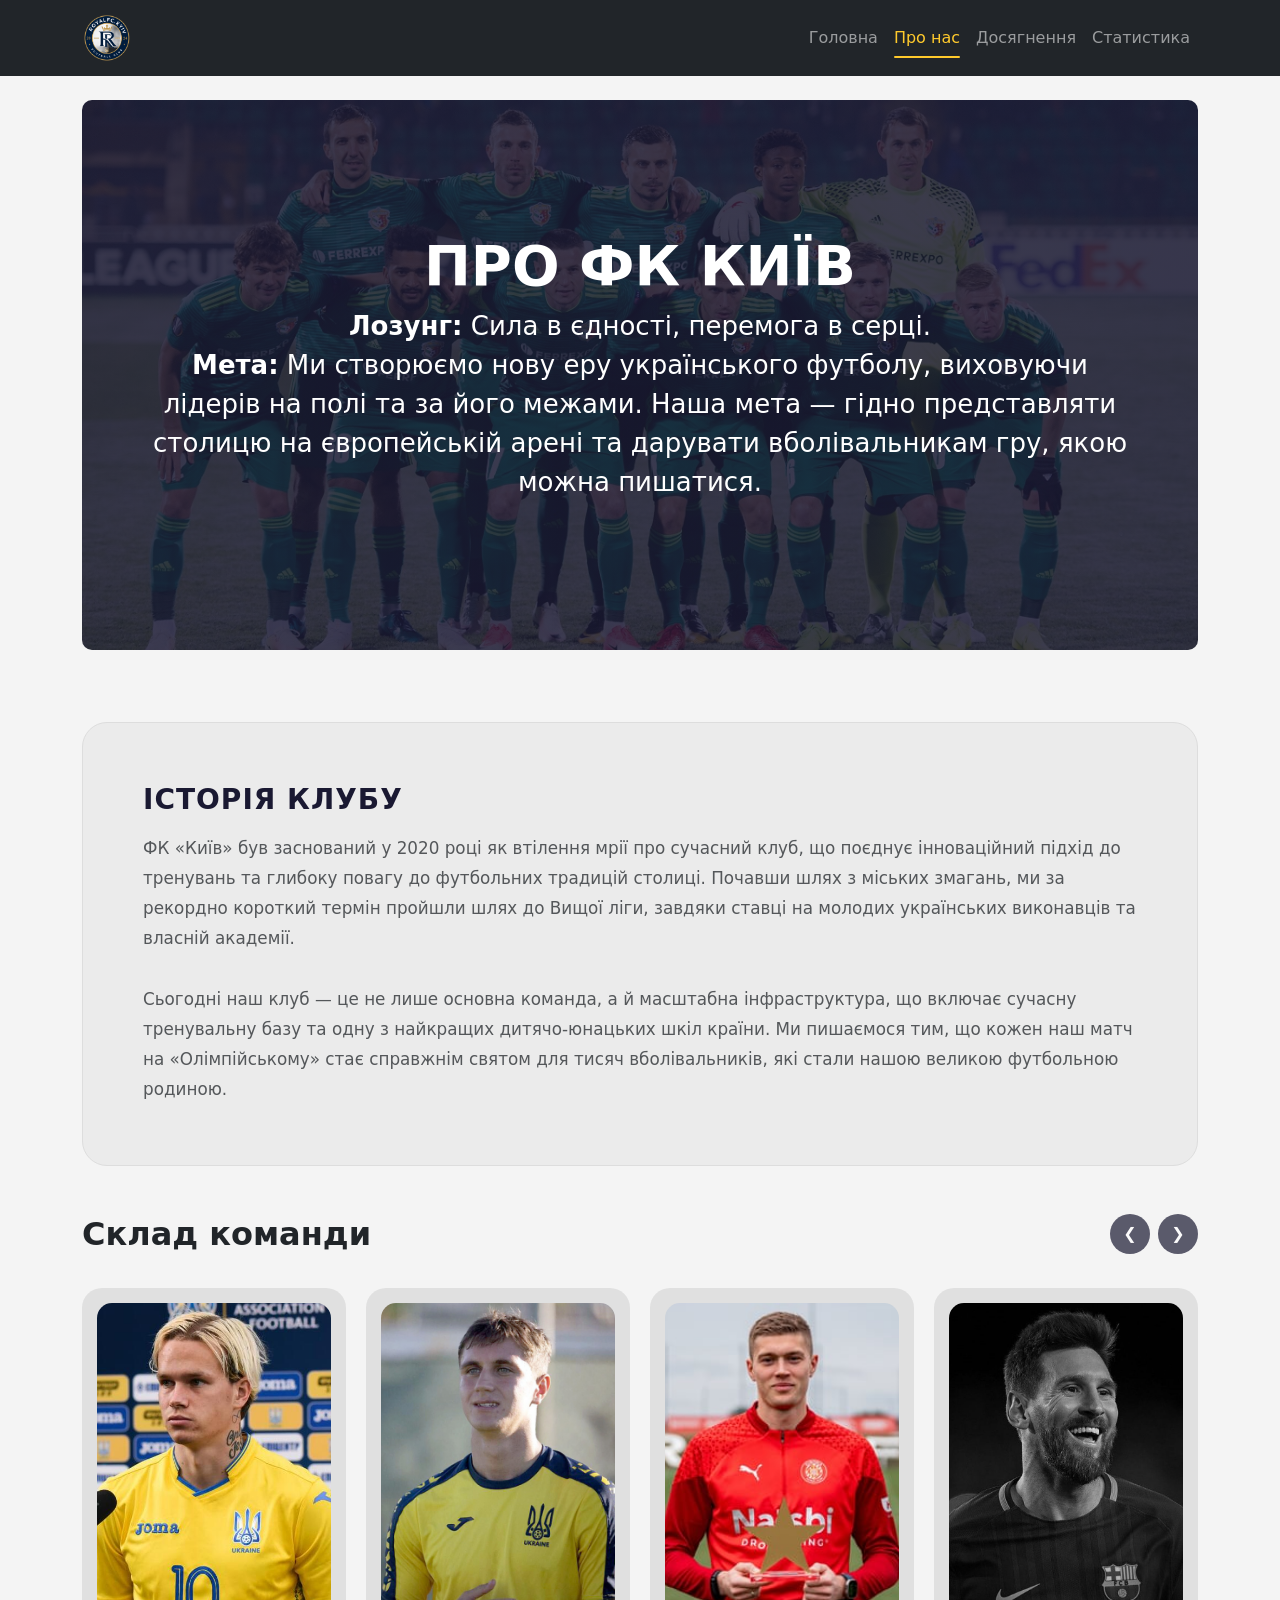
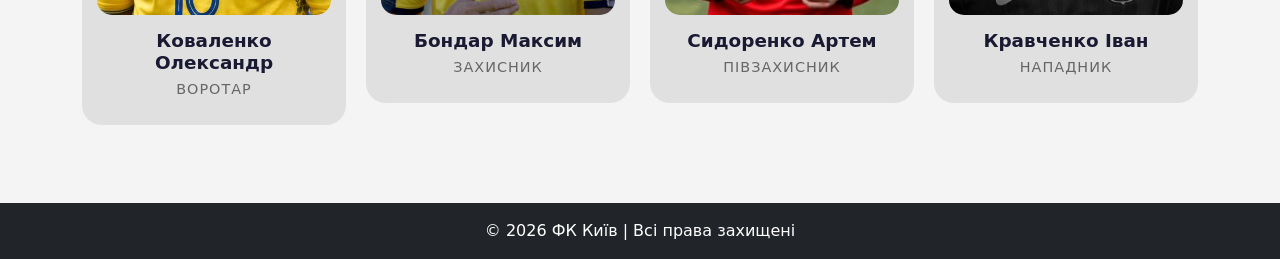
==== about.html @ 462dd85a "Add files via upload" ====
<!DOCTYPE html>
<html lang="uk">
<head>
    <meta charset="UTF-8">
    <meta name="viewport" content="width=device-width, initial-scale=1.0">
    <title>Про нас | ФК Київ</title>
    <link rel="icon" href="img/favicon.png">
    <link href="https://cdn.jsdelivr.net/npm/bootstrap@5.3.2/dist/css/bootstrap.min.css" rel="stylesheet">
    <link rel="stylesheet" href="https://cdn.jsdelivr.net/npm/swiper@11/swiper-bundle.min.css" />
    <link rel="stylesheet" href="style.css">
</head>
<body class="d-flex flex-column min-vh-100">

<nav class="navbar navbar-expand-lg navbar-dark bg-dark">
    <div class="container">
        <a class="navbar-brand" href="index.html">
            <img src="img/favicon.png" alt="Логотип" class="nav-logo">
        </a>
        <button class="navbar-toggler" data-bs-toggle="collapse" data-bs-target="#menu">
            <span class="navbar-toggler-icon"></span>
        </button>
        <div class="collapse navbar-collapse" id="menu">
            <ul class="navbar-nav ms-auto">
                <li class="nav-item"><a class="nav-link" href="index.html">Головна</a></li>
                <li class="nav-item"><a class="nav-link active" href="about.html">Про нас</a></li>
                <li class="nav-item"><a class="nav-link" href="achievements.html">Досягнення</a></li>
                <li class="nav-item"><a class="nav-link" href="stats.html">Статистика</a></li>
            </ul>
        </div>
    </div>
</nav>

<header class="container my-4">
    <div class="hero-box hero-about p-5 text-white">
        <h1 class="display-4 fw-bold">ПРО ФК КИЇВ</h1>
        <p class="hero-text">
            <strong>Лозунг:</strong> Сила в єдності, перемога в серці. <br>
            <strong>Мета:</strong> Ми створюємо нову еру українського футболу, виховуючи лідерів на полі та за його межами. Наша мета — гідно представляти столицю на європейській арені та дарувати вболівальникам гру, якою можна пишатися.
        </p>
    </div>
</header>

<section class="container my-5">
    <div class="about-history-section">
        <h3 class="fw-bold mb-3">Історія клубу</h3>
        <p class="text-muted mb-0">
            ФК «Київ» був заснований у 2020 році як втілення мрії про сучасний клуб, що поєднує інноваційний підхід до тренувань та глибоку повагу до футбольних традицій столиці. Почавши шлях з міських змагань, ми за рекордно короткий термін пройшли шлях до Вищої ліги, завдяки ставці на молодих українських виконавців та власній академії. <br><br>
            Сьогодні наш клуб — це не лише основна команда, а й масштабна інфраструктура, що включає сучасну тренувальну базу та одну з найкращих дитячо-юнацьких шкіл країни. Ми пишаємося тим, що кожен наш матч на «Олімпійському» стає справжнім святом для тисяч вболівальників, які стали нашою великою футбольною родиною.
        </p>
    </div>
</section>

<section class="container mb-5">
    <div class="d-flex justify-content-between align-items-center mb-4">
        <h2 class="fw-bold m-0">Склад команди</h2>
        <div class="d-flex gap-2">
            <div class="team-nav-btn swiper-button-prev-custom">❮</div>
            <div class="team-nav-btn swiper-button-next-custom">❯</div>
        </div>
    </div>

    <div class="swiper teamSlider">
        <div class="swiper-wrapper">

            <div class="swiper-slide">
                <div class="player-card">
                    <div class="player-photo-container">
                        <img src="img/player1.jpg" alt="Олександр Коваленко" class="player-img">
                    </div>
                    <div class="player-info">
                        <h6>Коваленко Олександр</h6>
                        <p>Воротар</p>
                    </div>
                </div>
            </div>

            <div class="swiper-slide">
                <div class="player-card">
                    <div class="player-photo-container">
                        <img src="img/player2.jpg" alt="Максим Бондар" class="player-img">
                    </div>
                    <div class="player-info">
                        <h6>Бондар Максим</h6>
                        <p>Захисник</p>
                    </div>
                </div>
            </div>

            <div class="swiper-slide">
                <div class="player-card">
                    <div class="player-photo-container">
                        <img src="img/player3.jpg" alt="Артем Сидоренко" class="player-img">
                    </div>
                    <div class="player-info">
                        <h6>Сидоренко Артем</h6>
                        <p>Півзахисник</p>
                    </div>
                </div>
            </div>

            <div class="swiper-slide">
                <div class="player-card">
                    <div class="player-photo-container">
                        <img src="img/player4.jpg" alt="Іван Кравченко" class="player-img">
                    </div>
                    <div class="player-info">
                        <h6>Кравченко Іван</h6>
                        <p>Нападник</p>
                    </div>
                </div>
            </div>

            <div class="swiper-slide">
                <div class="player-card">
                    <div class="player-photo-container">
                        <img src="img/player5.jpg" alt="Сергійченко Дмитро" class="player-img">
                    </div>
                    <div class="player-info">
                        <h6>Сергійченко Дмитро</h6>
                        <p>Півзахисник</p>
                    </div>
                </div>
            </div>

        </div>
    </div>
</section>

<footer class="bg-dark text-white text-center p-3 mt-auto">
    © 2026 ФК Київ | Всі права захищені
</footer>

<script src="https://cdn.jsdelivr.net/npm/bootstrap@5.3.2/dist/js/bootstrap.bundle.min.js"></script>
<script src="script.js"></script>
<script src="https://cdn.jsdelivr.net/npm/swiper@11/swiper-bundle.min.js"></script>

<script>
    const swiper = new Swiper('.teamSlider', {
        loop: true,
        slidesPerView: 1,
        spaceBetween: 20,

        breakpoints: {
            576: { slidesPerView: 2 },
            768: { slidesPerView: 3 },
            1024: { slidesPerView: 4 }
        },

        navigation: {
            nextEl: '.swiper-button-next-custom',
            prevEl: '.swiper-button-prev-custom',
        },

        autoplay: {
            delay: 3000,
            disableOnInteraction: false,
        },
    });
</script>
</body>
</html>
---- style.css ----
/* ============================================================
   ФК КИЇВ — style.css
   ============================================================ */

/* ============================================================
   BASE
   ============================================================ */
body {
    background-color: #f4f4f4;
}

/* ============================================================
   HERO
   ============================================================ */
.hero-box {
    background: url("img/stadium.jpg") no-repeat center;
    background-size: cover;
    min-height: 700px;
    height: auto;
    border-radius: 10px;
    position: relative;
    display: flex;
    flex-direction: column;
    justify-content: flex-end;
    padding: 40px;
    overflow: hidden;
}

.hero-box::before {
    content: "";
    position: absolute;
    inset: 0;
    background: rgba(0, 0, 0, 0.5);
    border-radius: 10px;
}

.hero-box h1,
.hero-text {
    position: relative;
    z-index: 2;
}

.hero-text {
    font-size: 24px;
    max-width: 1000px;
}

/* ============================================================
   NAVIGATION
   ============================================================ */
.nav-logo {
    width: 50px;
    height: 50px;
    object-fit: contain;
}

.navbar-nav .nav-link {
    position: relative;
    font-weight: 500;
    transition: color 0.3s ease;
}

.navbar-nav .nav-link.active {
    color: #ffca2c !important;
}

.navbar-nav .nav-link.active::after {
    content: '';
    position: absolute;
    width: 80%;
    height: 2px;
    background-color: #ffca2c;
    bottom: 0;
    left: 10%;
    border-radius: 2px;
}

.navbar-nav .nav-link:hover {
    color: #ffca2c !important;
}

/* ============================================================
   MATCH CARDS
   ============================================================ */
.match-card {
    background: #fff;
    border-radius: 20px;
    overflow: hidden;
    box-shadow: 0 10px 20px rgba(0, 0, 0, 0.05);
    border: 1px solid #eee;
    transition: transform 0.3s ease;
    height: 100%;
}

.match-card:hover {
    transform: translateY(-8px);
}

.match-header-top {
    background-color: #1a1932;
    padding: 25px 15px;
    display: flex;
    justify-content: space-around;
    align-items: center;
    color: white;
}

.team {
    text-align: center;
    display: flex;
    flex-direction: column;
    align-items: center;
    width: 40%;
}

.team img {
    width: 60px;
    height: 60px;
    object-fit: contain;
    margin-bottom: 10px;
}

.team span {
    font-size: 14px;
    font-weight: 800;
    text-transform: uppercase;
}

.vs-icon {
    font-size: 24px;
    font-style: italic;
    opacity: 0.8;
}

.match-info {
    padding: 20px;
    text-align: left;
}

.match-date {
    font-weight: 800;
    font-size: 1.1rem;
    color: #222;
    margin-bottom: 8px;
}

.match-league,
.match-stadium {
    margin: 0;
    color: #666;
    font-size: 15px;
}

.match-link {
    display: inline-block;
    margin-top: 10px;
    color: #0033ab;
    text-decoration: underline;
    font-weight: 600;
}

/* Старі класи (сумісність) */
.match-header {
    background: #8d6e6e;
    padding: 15px;
    display: flex;
    justify-content: space-between;
    align-items: center;
}

.match-body {
    padding: 15px;
}

.match-body h3 {
    font-size: 18px;
}

/* ============================================================
   BUTTONS
   ============================================================ */
.btn-tickets {
    background-color: #ffca2c;
    border: none;
    border-radius: 10px;
    color: #1a1932;
    font-weight: 800;
    padding: 12px;
    letter-spacing: 1px;
    transition: 0.2s;
}

.btn-tickets:hover {
    background-color: #eab600;
    color: #000;
}

.btn-send-contact {
    background-color: #1a1932;
    color: white;
    font-weight: 700;
    padding: 14px;
    border-radius: 10px;
    border: none;
    text-transform: uppercase;
    letter-spacing: 1px;
    transition: all 0.3s ease;
}

.btn-send-contact:hover {
    background-color: #ffca2c;
    color: #1a1932;
    transform: translateY(-2px);
    box-shadow: 0 5px 15px rgba(0, 0, 0, 0.1);
}

/* ============================================================
   NEWS
   ============================================================ */
.news-card {
    background: #fff;
    border-radius: 15px;
    overflow: hidden;
    box-shadow: 0 5px 15px rgba(0, 0, 0, 0.05);
    transition: transform 0.3s ease, box-shadow 0.3s ease;
    height: 100%;
    display: flex;
    flex-direction: column;
}

.news-card:hover {
    transform: translateY(-5px);
    box-shadow: 0 10px 25px rgba(0, 0, 0, 0.1);
}

.news-img-container {
    position: relative;
    height: 200px;
    overflow: hidden;
}

.news-img-container img {
    width: 100%;
    height: 100%;
    object-fit: cover;
    transition: transform 0.5s ease;
}

.news-card:hover .news-img-container img {
    transform: scale(1.1);
}

.news-badge {
    position: absolute;
    top: 15px;
    left: 15px;
    background: #0d6efd;
    color: white;
    padding: 5px 12px;
    border-radius: 20px;
    font-size: 12px;
    font-weight: bold;
    text-transform: uppercase;
}

.news-content {
    padding: 20px;
    display: flex;
    flex-direction: column;
    flex-grow: 1;
}

.news-date {
    font-size: 13px;
    color: #888;
    margin-bottom: 10px;
}

.news-title {
    font-size: 18px;
    font-weight: 700;
    margin-bottom: 12px;
    line-height: 1.4;
    color: #1a1932;
}

.news-text {
    font-size: 14px;
    color: #555;
    margin-bottom: 15px;
    flex-grow: 1;
}

.news-more {
    font-weight: 700;
    color: #0d6efd;
    text-decoration: none;
    font-size: 14px;
}

.news-more:hover {
    text-decoration: underline;
}

/* ============================================================
   CONTACT
   ============================================================ */
.contact-wrapper {
    border-radius: 20px;
    overflow: hidden;
    background: #fff;
    max-width: 1000px;
    margin: 0 auto;
}

.contact-info-side {
    background: linear-gradient(135deg, #1a1932 0%, #2a2852 100%);
    position: relative;
}

.contact-details p {
    font-size: 0.95rem;
    margin-bottom: 10px;
    opacity: 0.9;
}

.custom-input {
    border: 2px solid #f0f0f0;
    padding: 12px 15px;
    border-radius: 10px;
    transition: all 0.3s ease;
}

.custom-input:focus {
    border-color: #1a1932;
    box-shadow: none;
    background-color: #f8f9fa;
}

/* ============================================================
   MODAL
   ============================================================ */
#myBookingsList {
    max-height: 200px;
    overflow-y: auto;
    margin-top: 10px;
}

.modal-content {
    border-radius: 20px;
    border: none;
}

.modal-header {
    background-color: #1a1932;
    color: white;
    border-radius: 20px 20px 0 0;
}

.btn-close {
    filter: invert(1);
}

.custom-close {
    position: absolute;
    right: 20px;
    top: 20px;
    z-index: 10;
    background-color: white !important;
    opacity: 1 !important;
    border-radius: 50%;
    padding: 12px !important;
    box-shadow: 0 5px 15px rgba(0, 0, 0, 0.3);
}

/* ============================================================
   ABOUT PAGE
   ============================================================ */
.hero-about {
    min-height: 550px !important;
    justify-content: center !important;
    align-items: center !important;
    text-align: center;
    background: linear-gradient(rgba(26, 25, 50, 0.85), rgba(26, 25, 50, 0.85)), url("img/stadium.jpg") no-repeat center !important;
    background-size: cover !important;
}

.hero-about::before {
    display: none !important;
}

.about-history-section {
    background-color: #ebebeb;
    padding: 50px;
    border-radius: 25px;
    border: 1px solid #ddd;
    color: #333;
}

.about-history-section h3 {
    color: #1a1932;
    font-weight: 850;
    text-transform: uppercase;
    letter-spacing: 1px;
}

.about-history-section p {
    line-height: 1.8;
    font-size: 1.05rem;
}

.team-title {
    margin: 60px 0 40px;
    font-weight: 900;
    color: #1a1932;
    text-transform: uppercase;
    position: relative;
    display: inline-block;
}

.team-title::after {
    content: '';
    position: absolute;
    width: 50%;
    height: 4px;
    background: #ffca2c;
    bottom: -10px;
    left: 0;
}

/* ============================================================
   PLAYERS
   ============================================================ */
.player-card {
    background: #e0e0e0;
    border-radius: 20px;
    padding: 15px;
    text-align: center;
    border: none;
    transition: all 0.3s ease;
}

.player-card:hover {
    transform: translateY(-10px);
    background: #d4d4d4;
    box-shadow: 0 15px 30px rgba(0, 0, 0, 0.1);
}

.player-photo-placeholder {
    background: #c0c0c0;
    width: 100%;
    aspect-ratio: 3/4;
    border-radius: 15px;
    display: flex;
    align-items: center;
    justify-content: center;
    font-size: 1.2rem;
    font-weight: 900;
    color: #777;
    margin-bottom: 20px;
    text-transform: uppercase;
    border: 2px dashed #b0b0b0;
}

.player-photo-container {
    width: 100%;
    aspect-ratio: 3/4;
    border-radius: 15px;
    overflow: hidden;
    background: #c0c0c0;
    margin-bottom: 15px;
}

.player-img {
    width: 100%;
    height: 100%;
    object-fit: cover;
    transition: transform 0.3s ease;
}

.player-card:hover .player-img {
    transform: scale(1.05);
}

.player-info h6 {
    font-size: 1.1rem;
    font-weight: 800;
    color: #1a1932;
    margin-bottom: 5px;
}

.player-info p {
    font-size: 0.9rem;
    color: #666;
    text-transform: uppercase;
    letter-spacing: 1px;
    margin-bottom: 10px;
}

.team-nav-btn {
    background: #1a1932;
    color: white;
    width: 40px;
    height: 40px;
    border-radius: 50%;
    display: flex;
    align-items: center;
    justify-content: center;
    cursor: pointer;
    user-select: none;
    opacity: 0.7;
    transition: 0.3s;
}

.team-nav-btn:hover {
    opacity: 1;
    background: #ffca2c;
    color: #1a1932;
}

.swiper {
    width: 100%;
    padding: 10px 0 30px 0 !important;
}

/* ============================================================
   STATISTICS PAGE
   ============================================================ */
.stat-badge {
    background: linear-gradient(135deg, #1a1932 0%, #2a2852 100%);
    padding: 14px 28px;
    border-radius: 50px;
    font-weight: 600;
    color: #ffca2c;
    font-size: 0.9rem;
    border: 1px solid rgba(255, 202, 44, 0.3);
    box-shadow: 0 4px 15px rgba(0, 0, 0, 0.1);
    transition: all 0.3s ease;
    cursor: default;
}

.stat-badge:hover {
    transform: translateY(-3px);
    box-shadow: 0 6px 20px rgba(255, 202, 44, 0.2);
    border-color: #ffca2c;
}

.hero-stats-bg {
    background: linear-gradient(45deg, #1a1932, #0d6efd) !important;
    border-left: 10px solid #ffca2c;
}

.table-container {
    border: 2px solid #1a1932;
    border-radius: 15px;
    overflow: hidden;
    box-shadow: 0 10px 30px rgba(0, 0, 0, 0.1);
    background-color: #fff;
}

.custom-stats-table {
    margin-bottom: 0;
    border-collapse: separate;
    border-spacing: 0;
    width: 100%;
}

.custom-stats-table thead {
    background-color: #1a1932;
    color: #ffca2c;
    text-transform: uppercase;
    letter-spacing: 1px;
}

.custom-stats-table th {
    border: none !important;
    padding: 18px !important;
    text-align: center;
}

.custom-stats-table td {
    padding: 15px !important;
    text-align: center;
    vertical-align: middle;
    border-bottom: 1px solid #eee !important;
    border-top: none !important;
    border-left: none !important;
    border-right: none !important;
    background: #fff;
}

.custom-stats-table tbody tr:last-child td {
    border-bottom: none !important;
}

.match-win  { color: #28a745; font-weight: 800; }
.match-draw { color: #f1b400; font-weight: 800; }
.match-loss { color: #dc3545; font-weight: 800; }

/* ============================================================
   ACHIEVEMENTS PAGE
   ============================================================ */
.achievements-section {
    background-color: #ebebeb;
    border-radius: 20px;
}

.alternate-bg {
    background-color: #f5f5f5;
}

.category-title {
    font-weight: 700;
    margin-bottom: 20px;
    color: #1a1932;
}

.trophy-grid {
    display: flex;
    flex-wrap: wrap;
    gap: 20px;
}

.trophy-item {
    text-align: center;
    width: 100px;
}

.trophy-img-placeholder {
    width: 80px;
    height: 80px;
    background-color: #ffca2c;
    border-radius: 12px;
    display: flex;
    align-items: center;
    justify-content: center;
    font-size: 2rem;
    margin: 0 auto 10px;
    box-shadow: 0 4px 10px rgba(0, 0, 0, 0.1);
    transition: transform 0.3s ease;
}

.trophy-item:hover .trophy-img-placeholder {
    transform: rotate(10deg) scale(1.1);
}

.trophy-item p {
    font-weight: bold;
    font-size: 0.9rem;
    color: #333;
}

.award-item {
    display: flex;
    align-items: center;
    padding: 12px;
    background: white;
    border-radius: 10px;
    margin-bottom: 10px;
    border-left: 5px solid #ffca2c;
    box-shadow: 0 2px 5px rgba(0, 0, 0, 0.05);
}

.award-icon {
    font-size: 1.2rem;
    color: #1a1932;
    margin-right: 15px;
    width: 25px;
    text-align: center;
}

/* ============================================================
   RESPONSIVE — ВЕЛИКІ ПРИСТРОЇ ≥ 1200px
   ============================================================ */
@media (min-width: 1200px) {

    /* Hero — більший відступ і шрифт */
    .hero-box {
        min-height: 780px;
        padding: 60px;
    }

    .hero-text {
        font-size: 26px;
    }

    /* Картки матчів — вирівнюємо висоту рядка */
    .match-header-top {
        padding: 30px 20px;
    }

    .team img {
        width: 70px;
        height: 70px;
    }

    .match-date {
        font-size: 1.2rem;
    }

    /* Новини — фото трохи вищі */
    .news-img-container {
        height: 220px;
    }

    /* Контакти — ширший контейнер */
    .contact-wrapper {
        max-width: 1100px;
    }

    /* Статистика — ширші комірки таблиці */
    .custom-stats-table th,
    .custom-stats-table td {
        padding: 20px 24px !important;
    }

    .stat-badge {
        font-size: 1rem;
        padding: 16px 32px;
    }

    /* Гравці: 4 слайди видно без перекриття */
    .player-info h6 {
        font-size: 1.15rem;
    }

    /* Achievements */
    .about-history-section {
        padding: 60px;
    }

    .trophy-item {
        width: 120px;
    }

    .trophy-img-placeholder {
        width: 96px;
        height: 96px;
        font-size: 2.4rem;
    }
}

/* ============================================================
   RESPONSIVE — СЕРЕДНІ ПРИСТРОЇ ≥ 992px (до 1199px)
   ============================================================ */
@media (min-width: 992px) and (max-width: 1199px) {

    /* Hero — компактніший */
    .hero-box {
        min-height: 680px;
        padding: 36px;
    }

    .hero-text {
        font-size: 20px;
    }

    /* Матчі: 3 колонки — зменшуємо padding всередині картки */
    .match-header-top {
        padding: 18px 10px;
    }

    .team img {
        width: 50px;
        height: 50px;
    }

    .team span {
        font-size: 12px;
    }

    .match-date {
        font-size: 1rem;
    }

    .match-league,
    .match-stadium {
        font-size: 13px;
    }

    /* Новини */
    .news-img-container {
        height: 180px;
    }

    .news-title {
        font-size: 16px;
    }

    /* Контакти */
    .contact-wrapper {
        max-width: 960px;
    }

    /* Статистика */
    .custom-stats-table th,
    .custom-stats-table td {
        padding: 14px 16px !important;
    }

    .stat-badge {
        font-size: 0.85rem;
        padding: 12px 22px;
    }

    /* About history */
    .about-history-section {
        padding: 36px;
    }

    /* Hero about — трохи нижче */
    .hero-about {
        min-height: 460px !important;
    }

    /* hero-stats */
    .hero-stats-bg {
        border-left-width: 8px;
    }
}

/* ============================================================
   RESPONSIVE — МЕНШЕ 992px (мобільні / планшети)
   Залишаємо Bootstrap робити своє, фіксуємо тільки власні класи
   ============================================================ */
@media (max-width: 991px) {

    /* Hero */
    .hero-box {
        min-height: 420px;
        padding: 28px;
        border-radius: 8px;
    }

    .hero-text {
        font-size: 16px;
    }

    /* Hero about */
    .hero-about {
        min-height: 320px !important;
        padding: 32px !important;
    }

    /* Картки матчів — одна в рядок (Bootstrap col-md-6 дасть 2) */
    .match-header-top {
        padding: 16px 10px;
    }

    .team img {
        width: 44px;
        height: 44px;
    }

    /* Контакти — ліва панель зверху */
    .contact-info-side {
        padding: 36px 24px !important;
    }

    /* About */
    .about-history-section {
        padding: 28px 20px;
    }

    /* Stat badges — переносяться на новий рядок автоматично (flex-wrap) */
    .stat-badge {
        font-size: 0.8rem;
        padding: 10px 18px;
    }

    /* Table — горизонтальний скрол вже є через .table-responsive */
    .custom-stats-table th,
    .custom-stats-table td {
        padding: 12px 10px !important;
        font-size: 14px;
    }

    /* Footer прив'язаний до низу через Bootstrap min-vh-100 + mt-auto */
}

/* ============================================================
   RESPONSIVE — МЕНШЕ 576px
   ============================================================ */
@media (max-width: 575px) {

    .hero-box {
        min-height: 300px;
        padding: 20px;
    }

    .hero-text {
        font-size: 14px;
    }

    .match-date {
        font-size: 0.9rem;
    }

    .news-title {
        font-size: 15px;
    }

    .about-history-section {
        padding: 20px 16px;
    }

    .stat-badge {
        width: 100%;
        text-align: center;
    }

    .trophy-item {
        width: 80px;
    }

    .trophy-img-placeholder {
        width: 64px;
        height: 64px;
        font-size: 1.6rem;
    }
}
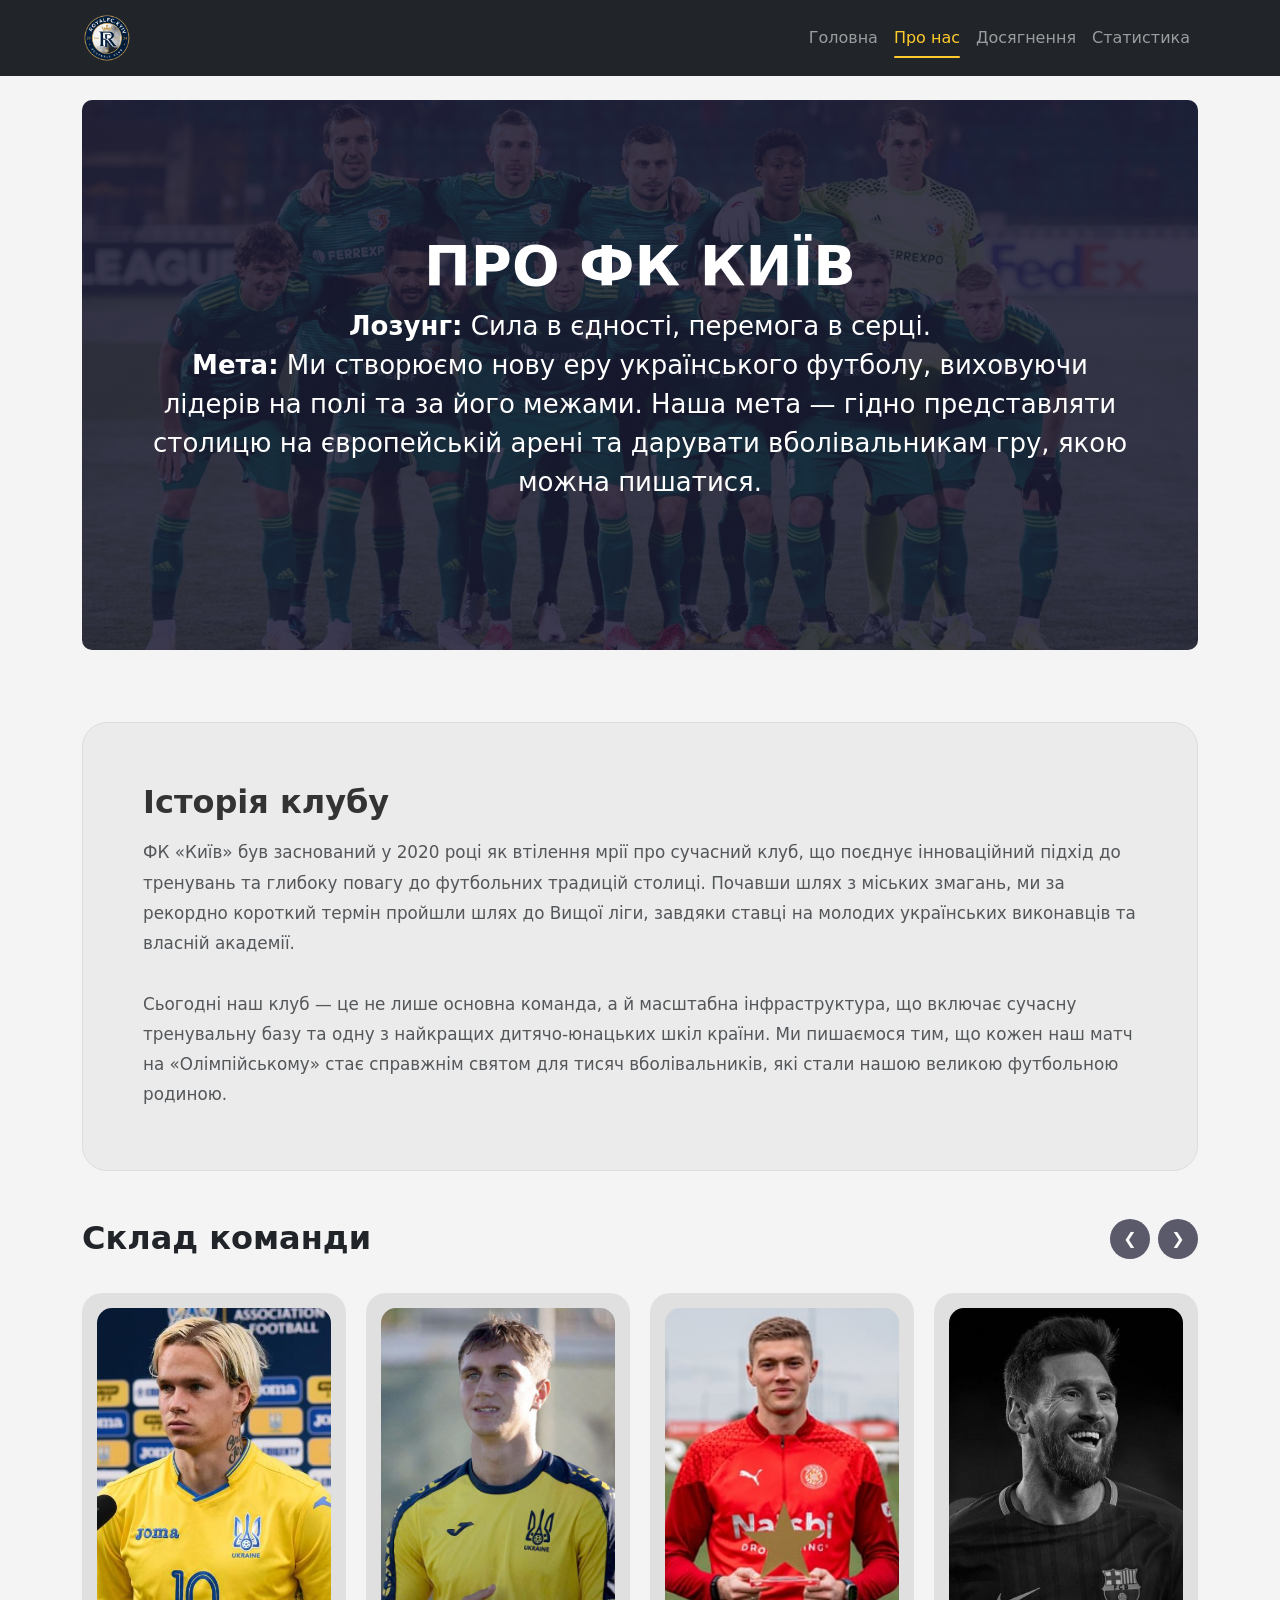
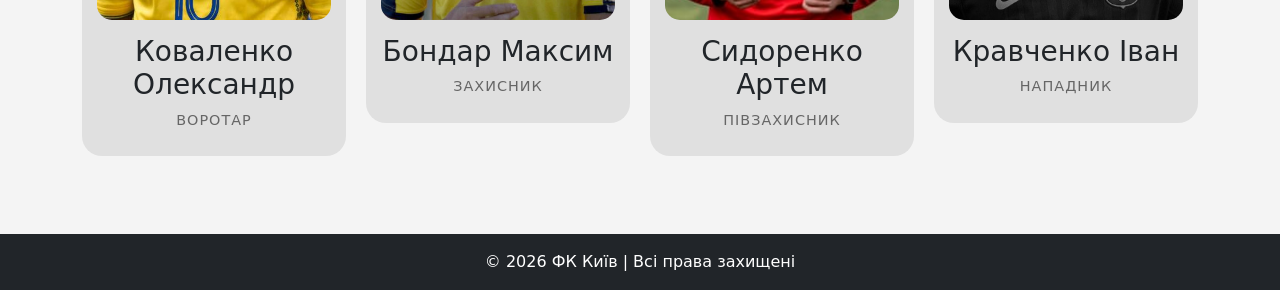
==== commit e56a4c11: "Add files via upload" ====
--- a/about.html
+++ b/about.html
@@ -6,7 +6,7 @@
     <title>Про нас | ФК Київ</title>
     <link rel="icon" href="img/favicon.png">
     <link href="https://cdn.jsdelivr.net/npm/bootstrap@5.3.2/dist/css/bootstrap.min.css" rel="stylesheet">
-    <link rel="stylesheet" href="https://cdn.jsdelivr.net/npm/swiper@11/swiper-bundle.min.css" />
+    <link rel="stylesheet" href="https://cdn.jsdelivr.net/npm/swiper@11/swiper-bundle.min.css">
     <link rel="stylesheet" href="style.css">
 </head>
 <body class="d-flex flex-column min-vh-100">
@@ -42,7 +42,7 @@
 
 <section class="container my-5">
     <div class="about-history-section">
-        <h3 class="fw-bold mb-3">Історія клубу</h3>
+        <h2 class="fw-bold mb-3">Історія клубу</h2>
         <p class="text-muted mb-0">
             ФК «Київ» був заснований у 2020 році як втілення мрії про сучасний клуб, що поєднує інноваційний підхід до тренувань та глибоку повагу до футбольних традицій столиці. Почавши шлях з міських змагань, ми за рекордно короткий термін пройшли шлях до Вищої ліги, завдяки ставці на молодих українських виконавців та власній академії. <br><br>
             Сьогодні наш клуб — це не лише основна команда, а й масштабна інфраструктура, що включає сучасну тренувальну базу та одну з найкращих дитячо-юнацьких шкіл країни. Ми пишаємося тим, що кожен наш матч на «Олімпійському» стає справжнім святом для тисяч вболівальників, які стали нашою великою футбольною родиною.
@@ -68,7 +68,7 @@
                         <img src="img/player1.jpg" alt="Олександр Коваленко" class="player-img">
                     </div>
                     <div class="player-info">
-                        <h6>Коваленко Олександр</h6>
+                        <h3>Коваленко Олександр</h3>
                         <p>Воротар</p>
                     </div>
                 </div>
@@ -80,7 +80,7 @@
                         <img src="img/player2.jpg" alt="Максим Бондар" class="player-img">
                     </div>
                     <div class="player-info">
-                        <h6>Бондар Максим</h6>
+                        <h3>Бондар Максим</h3>
                         <p>Захисник</p>
                     </div>
                 </div>
@@ -92,7 +92,7 @@
                         <img src="img/player3.jpg" alt="Артем Сидоренко" class="player-img">
                     </div>
                     <div class="player-info">
-                        <h6>Сидоренко Артем</h6>
+                        <h3>Сидоренко Артем</h3>
                         <p>Півзахисник</p>
                     </div>
                 </div>
@@ -104,7 +104,7 @@
                         <img src="img/player4.jpg" alt="Іван Кравченко" class="player-img">
                     </div>
                     <div class="player-info">
-                        <h6>Кравченко Іван</h6>
+                        <h3>Кравченко Іван</h3>
                         <p>Нападник</p>
                     </div>
                 </div>
@@ -116,7 +116,7 @@
                         <img src="img/player5.jpg" alt="Сергійченко Дмитро" class="player-img">
                     </div>
                     <div class="player-info">
-                        <h6>Сергійченко Дмитро</h6>
+                        <h3>Сергійченко Дмитро</h3>
                         <p>Півзахисник</p>
                     </div>
                 </div>
